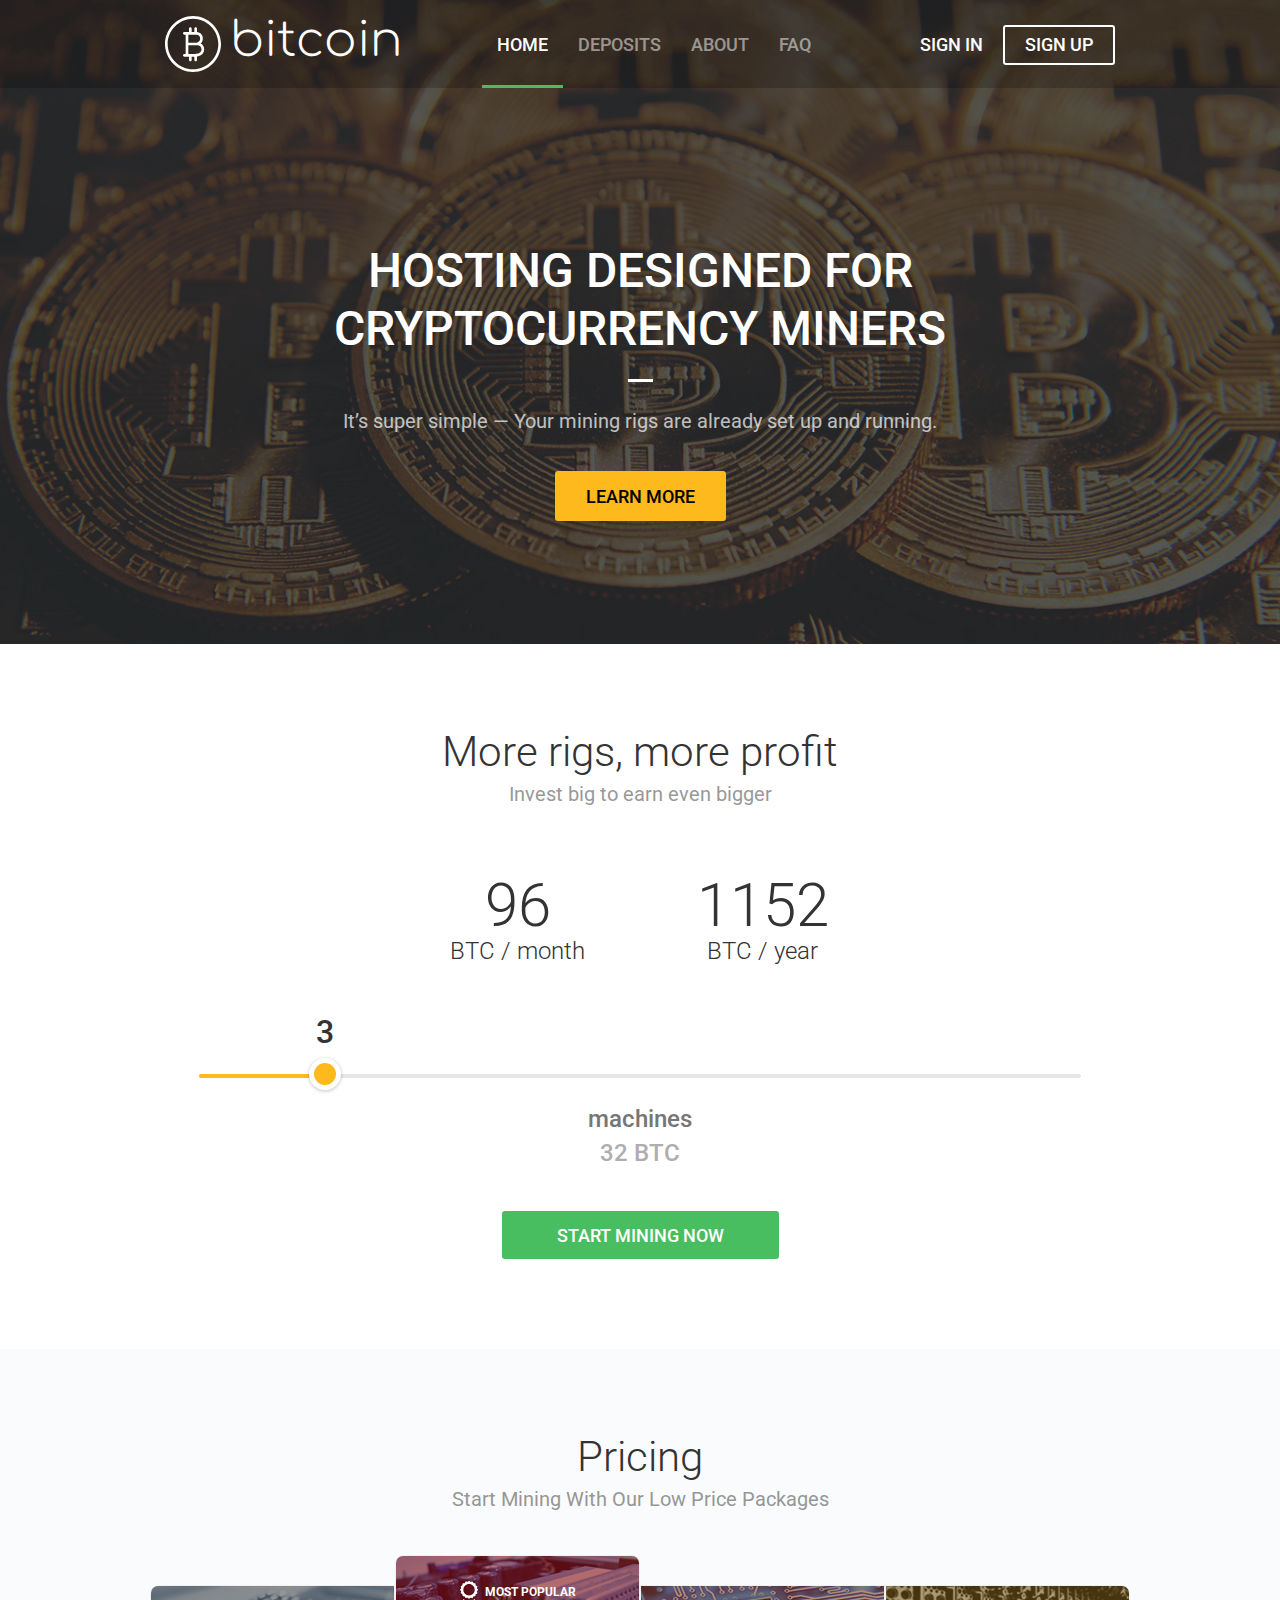
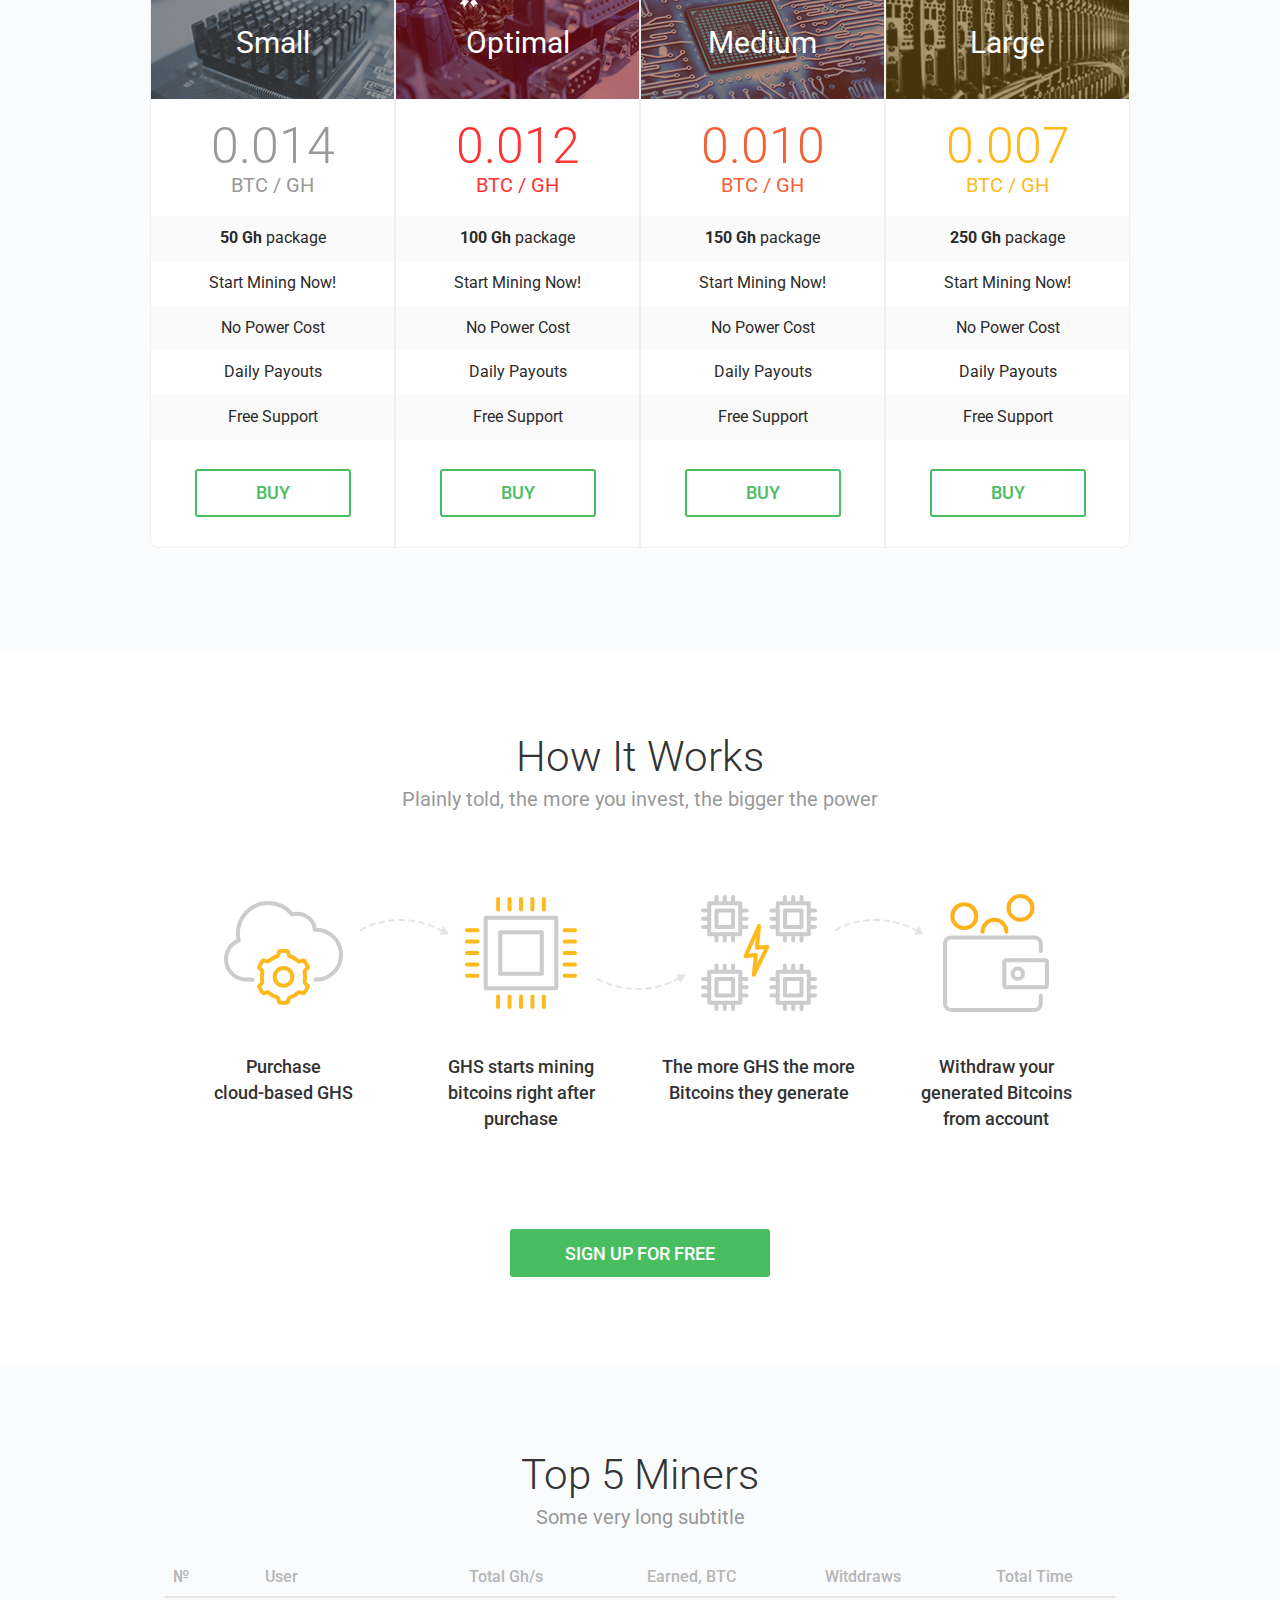
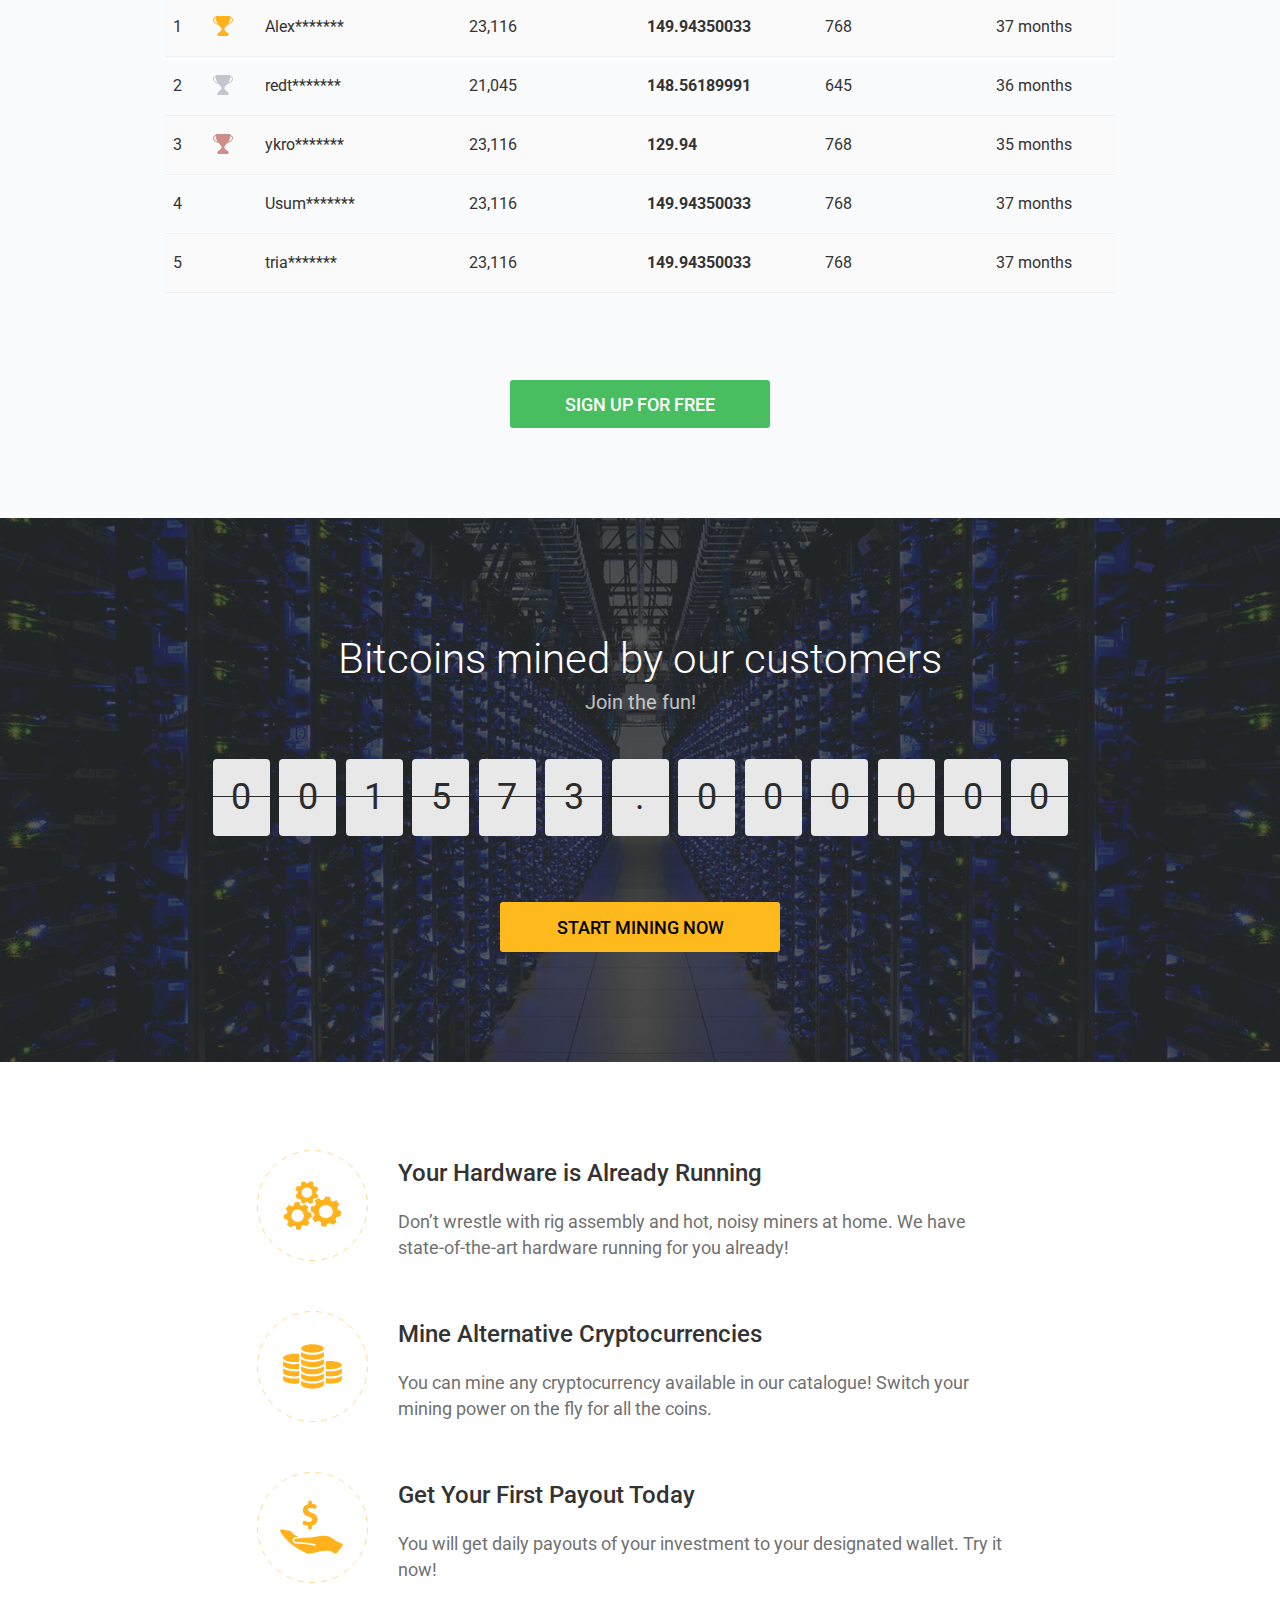
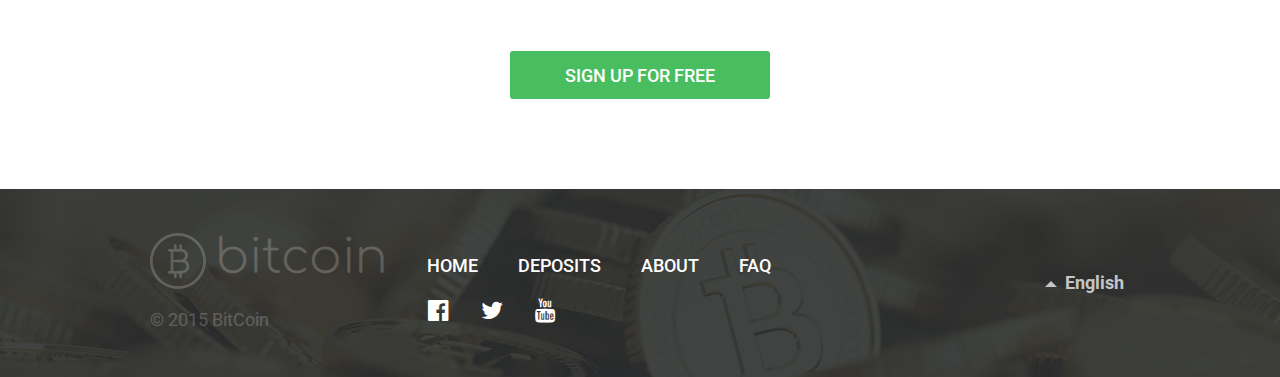
==== index.html @ b09d93ae "+" ====
<!DOCTYPE html>
<html lang="en">
	<head>
		<meta charset="utf-8">
		<meta http-equiv="X-UA-Compatible" content="IE=edge">
		<meta name="viewport" content="width=device-width, initial-scale=1">
		<!-- The above 3 meta tags *must* come first in the head; any other head content must come *after* these tags -->
		<title>Bitcoin</title>

		<!-- Bootstrap -->
		<!-- <link href="css/bootstrap.css" rel="stylesheet"> -->
		<link href="css/bootstrap_1.css" rel="stylesheet">
		<link href="css/main.css" rel="stylesheet">

		<!-- HTML5 shim and Respond.js for IE8 support of HTML5 elements and media queries -->
		<!-- WARNING: Respond.js doesn't work if you view the page via file:// -->
		<!--[if lt IE 9]>
			<script src="https://oss.maxcdn.com/html5shiv/3.7.2/html5shiv.min.js"></script>
			<script src="https://oss.maxcdn.com/respond/1.4.2/respond.min.js"></script>
		<![endif]-->
	</head>
	<body>
		<nav class="navbar navbar-default">
			<div class="container">
				<!-- Brand and toggle get grouped for better mobile display -->
				<div class="navbar-header">
					<button type="button" class="navbar-toggle collapsed" data-toggle="collapse" data-target="#bs-example-navbar-collapse-1" aria-expanded="false">
						<span class="sr-only">Toggle navigation</span>
						<span class="icon-bar"></span>
						<span class="icon-bar"></span>
						<span class="icon-bar"></span>
					</button>
					<a class="navbar-brand" href="#">bitcoin</a>
				</div>

				<!-- Collect the nav links, forms, and other content for toggling -->
				<div class="collapse navbar-collapse" id="bs-example-navbar-collapse-1">
					<ul class="nav navbar-nav">
						<li class="active"><a href="#">home<span class="sr-only">(current)</span></a></li>
						<li><a href="#">deposits</a></li>
						<li><a href="#">about</a></li>
						<li><a href="#">faq</a></li>
					</ul>
					<ul class="nav navbar-nav navbar-right">
						<li><a href="#" class="nav__sign nav__sign_link">Sign IN</a></li>
						<li><a href="#" class="nav__sign nav__sign_btn">Sign UP</a></li>
					</ul>
				</div><!-- /.navbar-collapse -->
			</div><!-- /.container-fluid -->
		</nav>
		<header>
			<div class="hero">
					<div class="hero__statement">
						<h1>Hosting designed for
						<br>cryptocurrency miners</h1>
						<hr>
						<p>It’s super simple — Your mining rigs are already set up and running.</p>
						<a href="" class="btn btn_learn">Learn more</a>
					</div>
			</div>
		</header>
		<section>
			<div class="section">
				<div class="container">
					<div class="title">
						<h2>More rigs, more profit</h2>
						<p>Invest big to earn even bigger</p>
					</div>
					<div class="row">
						<div class="col-md-3 col-md-offset-3">
							<div class="number">
								<h3 id="btc_month">96</h3>
								<p>BTC / month</p>
							</div>
						</div>
						<div class="col-md-3">
							<div class="number">
								<h3 id="btc_year">1152</h3>
								<p>BTC / year</p>
							</div>
						</div>
					</div>
					<div class="row range-slider">
						<div class="range-slider__line range-slider__line_main" data-val-min="1" data-val-max="15" data-val="3"><input type="hidden">
						</div>
						<span>machines</span>
						<p id="btc_val">32 BTC</p>
					</div>
					<a href="" class="btn">Start mining now</a>
				</div>
			</div>
		</section>
		<section>
			<div class="section section_grey section_price">
				<div class="container">
					<div class="title">
						<h2>Pricing</h2>
						<p>Start Mining With Our Low Price Packages</p>
					</div>
					<div class="row row_prices">
						<div class="col-md-3 col-sm-6 col_price">
							<div class="thumbnail thumbnail_first">
								<div class="thumbnail__type" style="background-image: url(img/t_1.png);">Small</div>
								<div class="caption">
									<h3>0.014</h3>
									<p>BTC / GH</p>
									<table class="table table-striped table_price">
										<tbody>
											<tr>
												<td><b>50 Gh</b> package</td>
											</tr>
											<tr>
												<td>Start Mining Now!</td>
											</tr>
											<tr>
												<td>No Power Cost</td>
											</tr>
											<tr>
												<td>Daily Payouts</td>
											</tr>
											<tr>
												<td>Free Support</td>
											</tr>
										</tbody>
									</table>
									<a href="#" class="btn btn_outline">buy</a>
								</div>
							</div>
						</div>
						<div class="col-md-3 col-sm-6 col_price col_price-most">
							<div class="thumbnail thumbnail_most">
								<div class="thumbnail__type" style="background-image: url(img/t_2.png);">Optimal</div>
								<div class="thumbnail__most"><span class="icon icon_most"></span>Most Popular</div>
								<div class="caption caption_o">
									<h3>0.012</h3>
									<p>BTC / GH</p>
									<table class="table table-striped table_price">
										<tbody>
											<tr>
												<td><b>100 Gh</b> package</td>
											</tr>
											<tr>
												<td>Start Mining Now!</td>
											</tr>
											<tr>
												<td>No Power Cost</td>
											</tr>
											<tr>
												<td>Daily Payouts</td>
											</tr>
											<tr>
												<td>Free Support</td>
											</tr>
										</tbody>
									</table>
									<a href="#" class="btn btn_outline">buy</a>
								</div>
							</div>
						</div>
						<div class="col-md-3 col-sm-6 col_price">
							<div class="thumbnail">
								<div class="thumbnail__type" style="background-image: url(img/t_3.png);">Medium</div>
								<div class="caption caption_m">
									<h3>0.010</h3>
									<p>BTC / GH</p>
									<table class="table table-striped table_price">
										<tbody>
											<tr>
												<td><b>150 Gh</b> package</td>
											</tr>
											<tr>
												<td>Start Mining Now!</td>
											</tr>
											<tr>
												<td>No Power Cost</td>
											</tr>
											<tr>
												<td>Daily Payouts</td>
											</tr>
											<tr>
												<td>Free Support</td>
											</tr>
										</tbody>
									</table>
									<a href="#" class="btn btn_outline">buy</a>
								</div>
							</div>
						</div>
						<div class="col-md-3 col-sm-6 col_price col_price-last">
							<div class="thumbnail thumbnail_last">
								<div class="thumbnail__type" style="background-image: url(img/t_4.png);">Large</div>
								<div class="caption caption_l">
									<h3>0.007</h3>
									<p>BTC / GH</p>
									<table class="table table-striped table_price">
										<tbody>
											<tr>
												<td><b>250 Gh</b> package</td>
											</tr>
											<tr>
												<td>Start Mining Now!</td>
											</tr>
											<tr>
												<td>No Power Cost</td>
											</tr>
											<tr>
												<td>Daily Payouts</td>
											</tr>
											<tr>
												<td>Free Support</td>
											</tr>
										</tbody>
									</table>
									<a href="#" class="btn btn_outline">buy</a>
								</div>
							</div>
						</div>
					</div>
				</div>
			</div>
		</section>
		<section>
			<div class="section">
				<div class="container">
					<div class="title">
						<h2>How It Works</h2>
						<p>Plainly told, the more you invest, the bigger the power</p>
					</div>
					<div class="row row_cta">
						<div class="col-md-3 how how_arrow">
							<div class="how__img" style="background-image: url(img/cloud.svg);"></div>
							<div class="how__txt">Purchase
							<br>cloud-based GHS</div>
						</div>
						<div class="col-md-3 how how_arrow how_arrow-flipped">
							<div class="how__img" style="background-image: url(img/ghs.svg);"></div>
							<div class="how__txt">GHS starts mining
							<br>bitcoins right after
							<br>purchase</div>
						</div>
						<div class="col-md-3 how how_arrow">
							<div class="how__img" style="background-image: url(img/ghss.svg);"></div>
							<div class="how__txt">The more GHS the more 
							<br>Bitcoins they generate</div>
						</div>
						<div class="col-md-3 how">
							<div class="how__img" style="background-image: url(img/wallet.svg);"></div>
							<div class="how__txt">Withdraw your
							<br>generated Bitcoins 
							<br>from account</div>
						</div>
					</div>
					<a href="" class="btn">Sign Up for free</a>
				</div>
			</div>
		</section>
		<section>
			<div class="section section_grey">
				<div class="container">
					<div class="title">
						<h2>Top 5 Miners</h2>
						<p>Some very long subtitle</p>
					</div>
					<div class="table-scroll">
						<table class="table table-striped table_miners">
							<thead>
								<tr>
									<td width="92px">№</td>
									<td width="204px">User</td>
									<td width="178px">Total Gh/s</td>
									<td width="178px">Earned, BTC</td>
									<td width="171px">Witddraws</td>
									<td>Total Time</td>
								</tr>
							</thead>
							<tbody>
								<tr>
									<td></td>
									<td>Alex*******</td>
									<td>23,116</td>
									<td><strong>149.94350033</strong></td>
									<td>768</td>
									<td>37 months</td>
								</tr>
								<tr>
									<td></td>
									<td>redt*******</td>
									<td>21,045</td>
									<td><strong>148.56189991</strong></td>
									<td>645</td>
									<td>36 months</td>
								</tr>
								<tr>
									<td></td>
									<td>ykro*******</td>
									<td>23,116</td>
									<td><strong>129.94</strong></td>
									<td>768</td>
									<td>35 months</td>
								</tr>
								<tr>
									<td></td>
									<td>Usum*******</td>
									<td>23,116</td>
									<td><strong>149.94350033</strong></td>
									<td>768</td>
									<td>37 months</td>
								</tr>
								<tr>
									<td></td>
									<td>tria*******</td>
									<td>23,116</td>
									<td><strong>149.94350033</strong></td>
									<td>768</td>
									<td>37 months</td>
								</tr>
							</tbody>
						</table>
					</div>
					<a href="" class="btn">Sign Up for free</a>
				</div>
			</div>
		</section>
		<section>
			<div class="section section_btc">
				<div class="container">
					<div class="title">
						<h2>Bitcoins mined by our customers</h2>
						<p>Join the fun!</p>
					</div>
					<div class="row counter">
						<div class="counter__block">0</div>
						<div class="counter__block">0</div>
						<div class="counter__block">1</div>
						<div class="counter__block">5</div>
						<div class="counter__block">7</div>
						<div class="counter__block">3</div>
						<div class="counter__block">.</div>
						<div class="counter__block">0</div>
						<div class="counter__block">0</div>
						<div class="counter__block">0</div>
						<div class="counter__block">0</div>
						<div class="counter__block">0</div>
						<div class="counter__block counter__block_last">0</div>
					</div>
					<a href="" class="btn btn_learn btn_learn-l">Start mining now</a>
				</div>
			</div>
		</section>
		<section>
			<div class="section section_media">
				<div class="container">
					<div class="medias">
						<div class="media">
							<div class="media-left">
								<img class="media-object" src="img/gears.svg" alt="">
							</div>
							<div class="media-body">
								<h4 class="media-heading">Your Hardware is Already Running</h4>
								<span>Don’t wrestle with rig assembly and hot, noisy miners at home. We have state-of-the-art hardware running for you already!</span>
							</div>
						</div>
						<div class="media">
							<div class="media-left">
								<img class="media-object" src="img/coins.svg" alt="">
							</div>
							<div class="media-body">
								<h4 class="media-heading">Mine Alternative Cryptocurrencies</h4>
								<span>You can mine any cryptocurrency available in our catalogue! Switch your mining power on the fly for all the coins.</span>
							</div>
						</div>
						<div class="media">
							<div class="media-left">
								<img class="media-object" src="img/hand.svg" alt="">
							</div>
							<div class="media-body">
								<h4 class="media-heading">Get Your First Payout Today</h4>
								<span>You will get daily payouts of your investment to your designated wallet. Try it now!</span>
							</div>
						</div>
					</div>
					<a href="" class="btn">Sign Up for free</a>
				</div>
			</div>
		</section>
		<footer>
			<div class="footer">
				<div class="container">
					<div class="row">
						<a class="navbar-brand" href="#">bitcoin</a>
						<div class="row footer__links">
							<ul class="nav nav-pills">
								<li>
									<a href="#">home</a>
								</li>
								<li>
									<a href="">Deposits</a>
								</li>
								<li>
									<a href="">About</a>
								</li>
								<li>
									<a href="">FAQ</a>
								</li>
							</ul>
							<div class="row footer__socials">
								<a href=""><i class="fa fa-facebook-official"></i></a>
								<a href=""><i class="fa fa-twitter"></i></a>
								<a href=""><i class="fa fa-youtube"></i></a>
							</div>
						</div>
					</div>
					<div class="dropup">
						<button class="link" type="button" id="dropdownMenu2" data-toggle="dropdown" aria-haspopup="true" aria-expanded="false">
							<span class="caret"></span>
							English
						</button>
						<ul class="dropdown-menu" aria-labelledby="dropdownMenu2">
							<li><a href="#">English</a></li>
							<li><a href="#">Russian</a></li>
						</ul>
					</div>
					<div class="copyright">© 2015 BitCoin</div>
				</div>
			</div>
		</footer>

		<!-- jQuery (necessary for Bootstrap's JavaScript plugins) -->
		<script src="https://ajax.googleapis.com/ajax/libs/jquery/1.11.3/jquery.min.js"></script>
		<!-- Include all compiled plugins (below), or include individual files as needed -->
	<script src="js/jquery-1.11.1.min.js"></script>
	<script src="js/jquery-ui.min.js"></script>
		<script src="js/bootstrap.js"></script>
	</body>
</html>
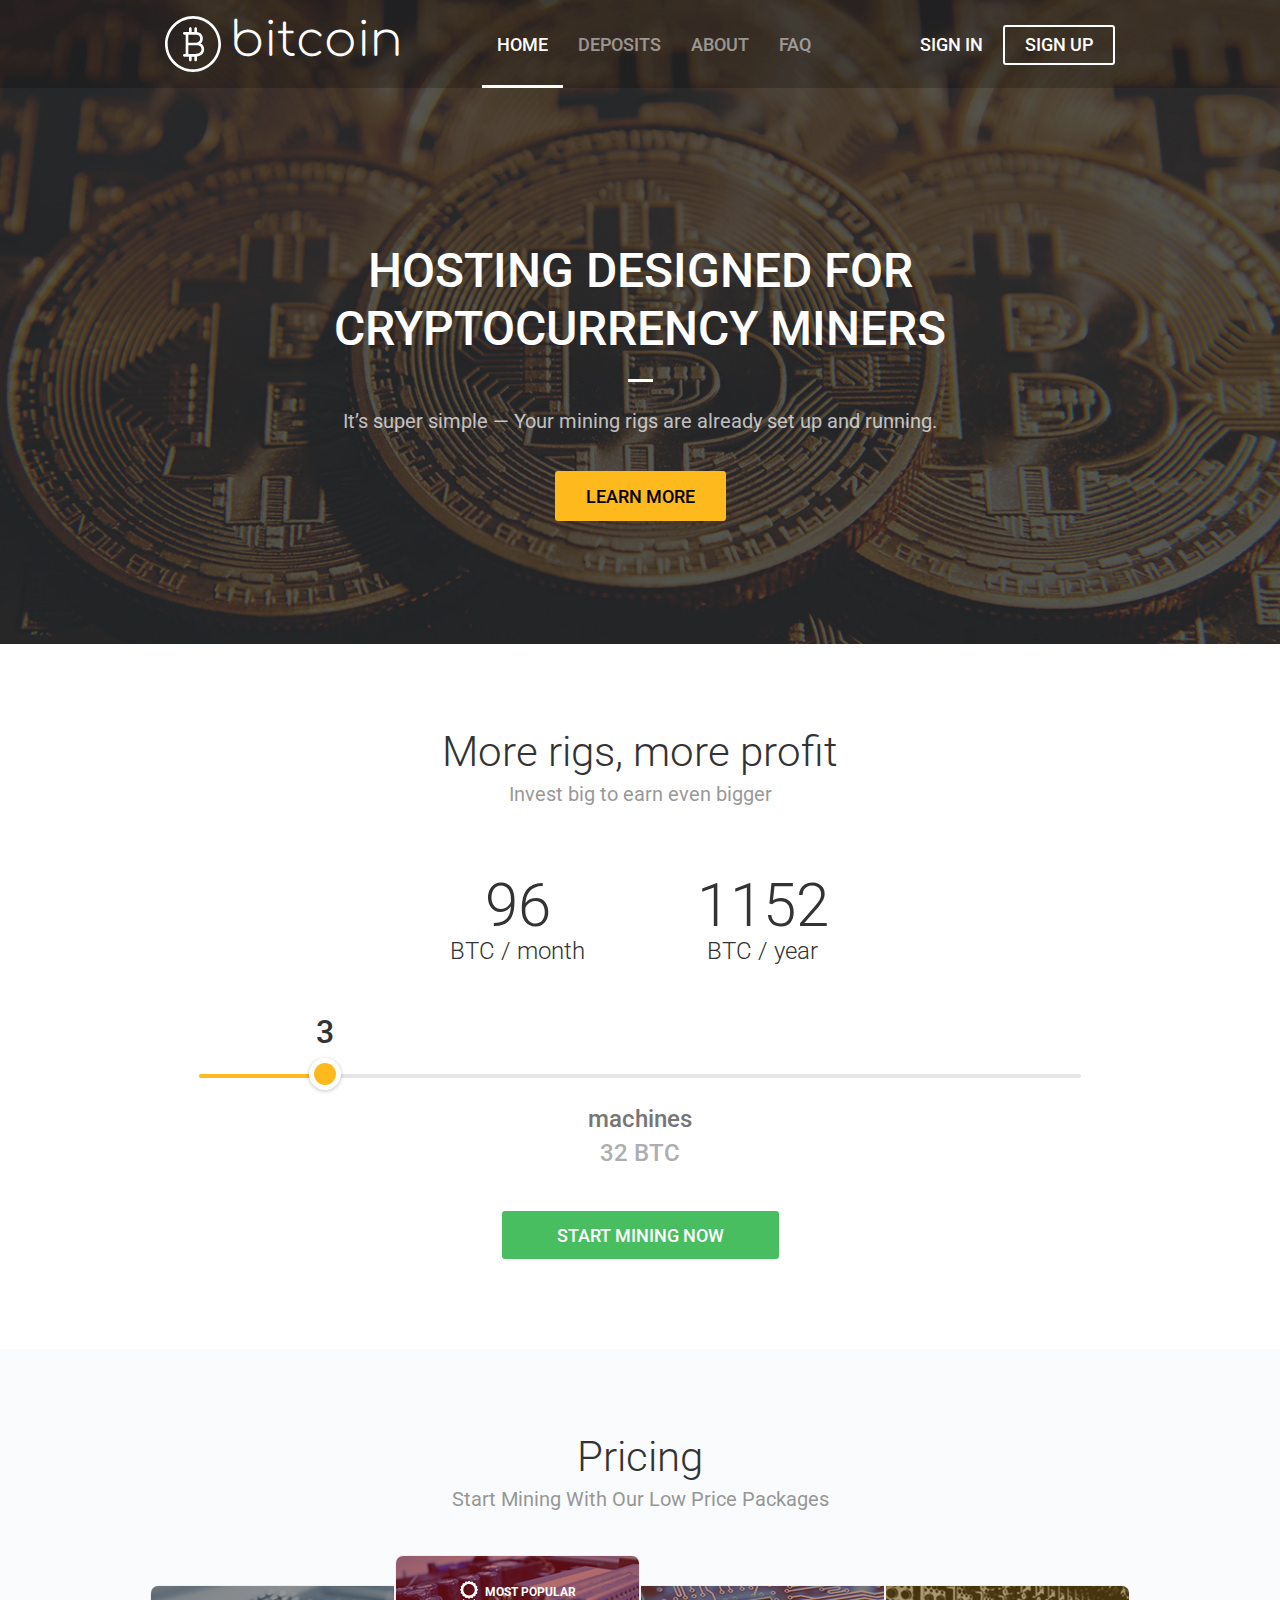
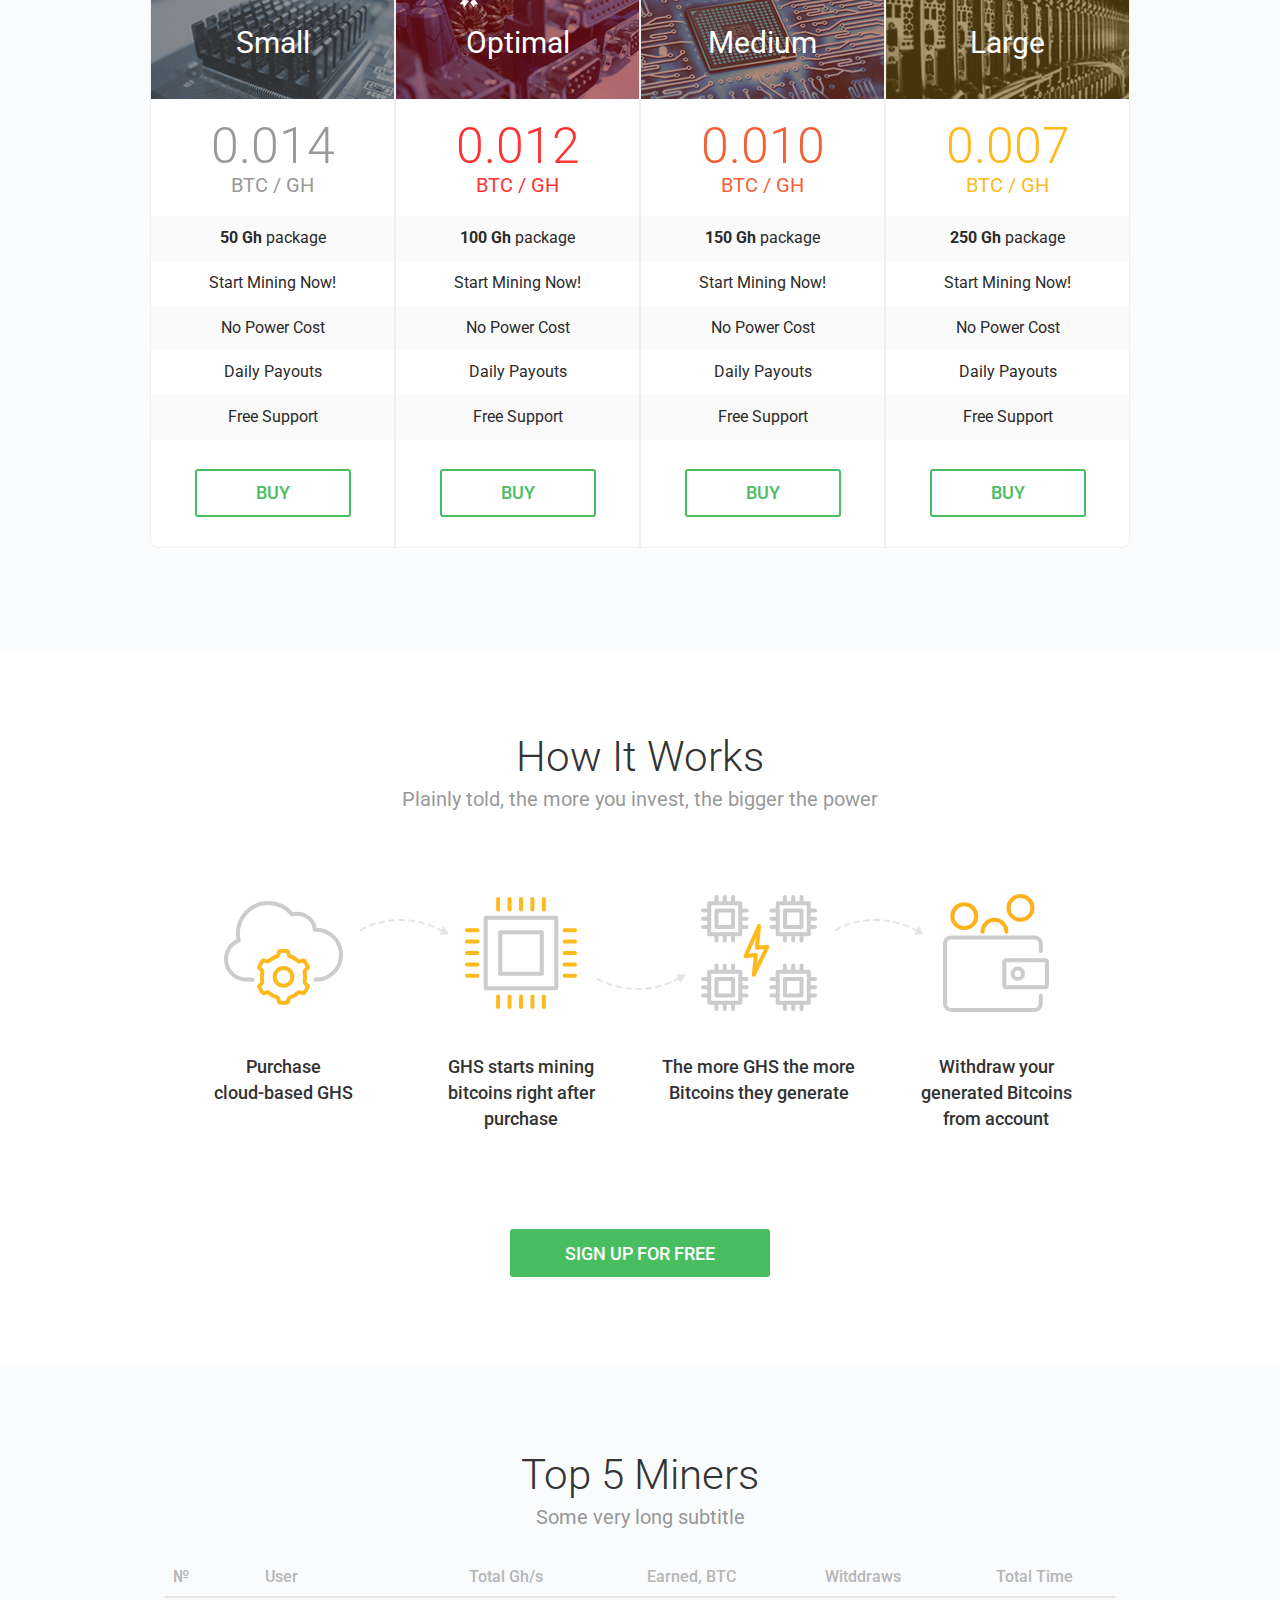
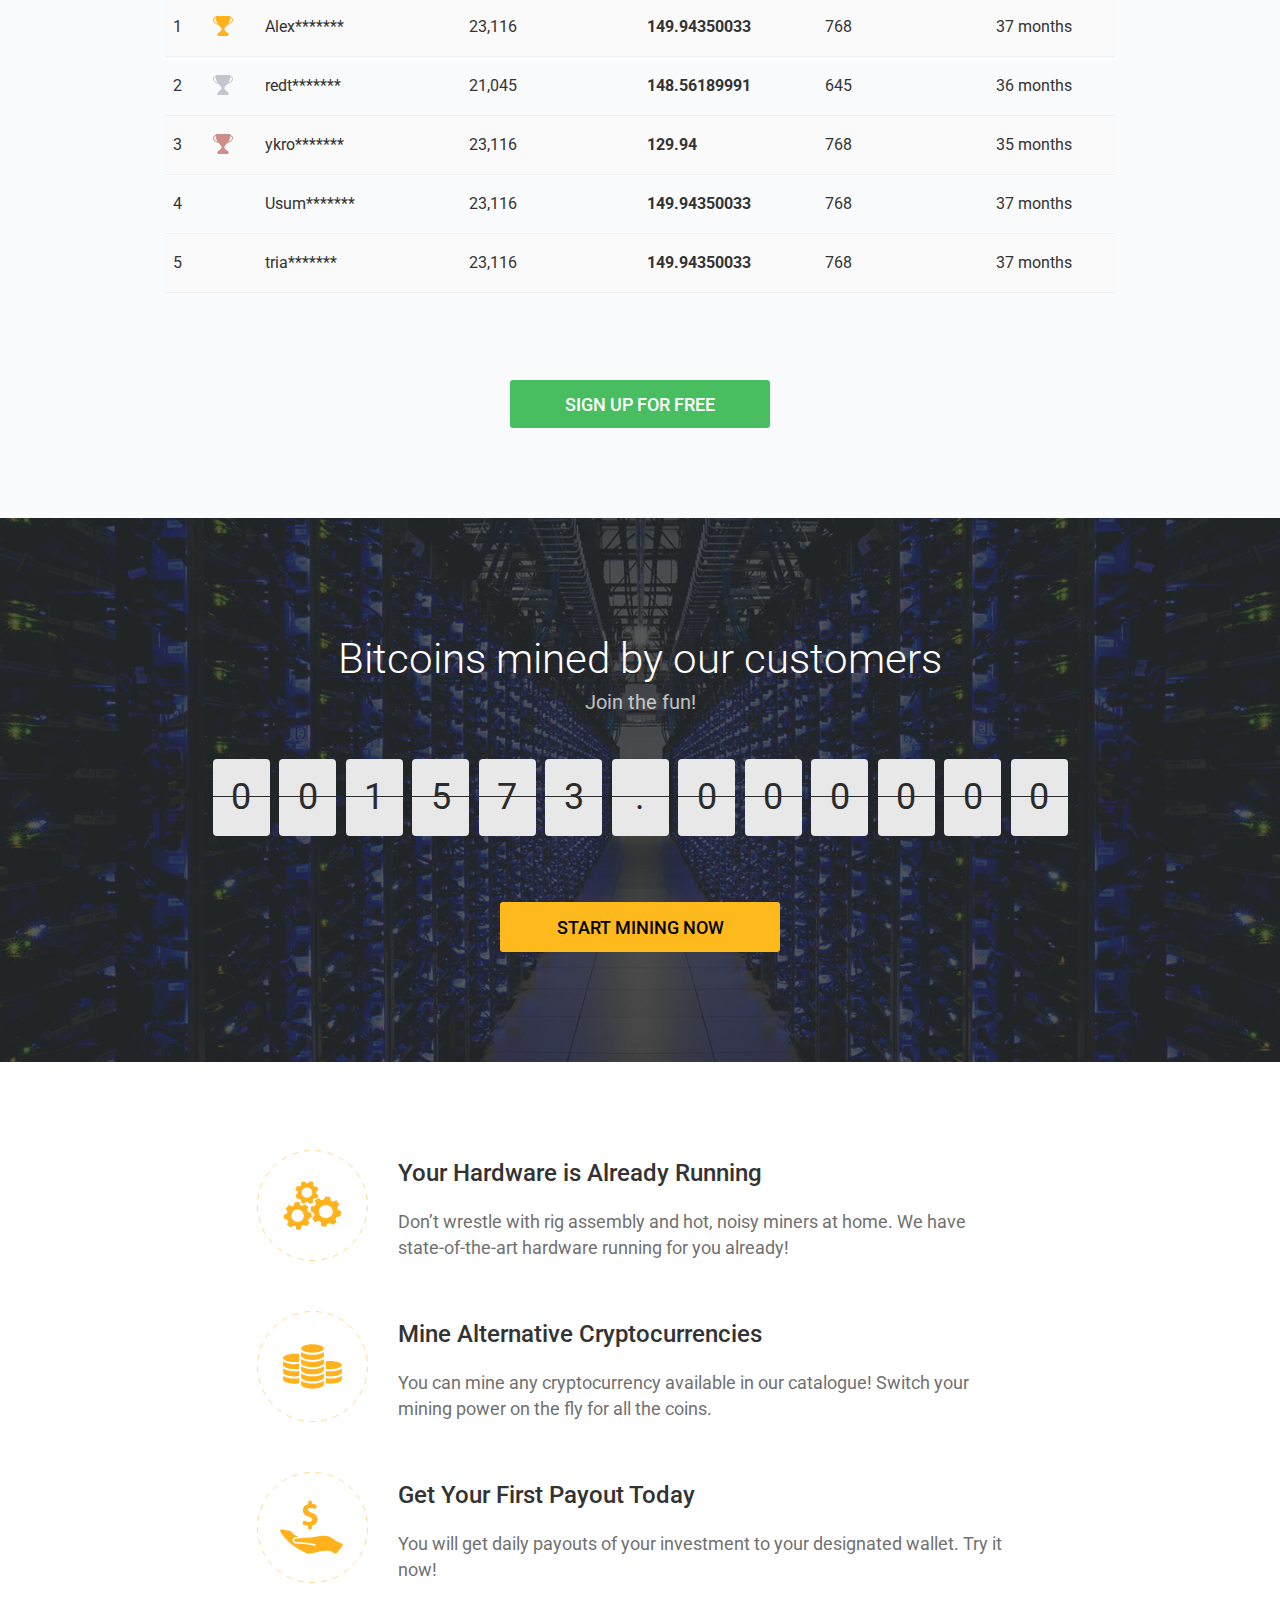
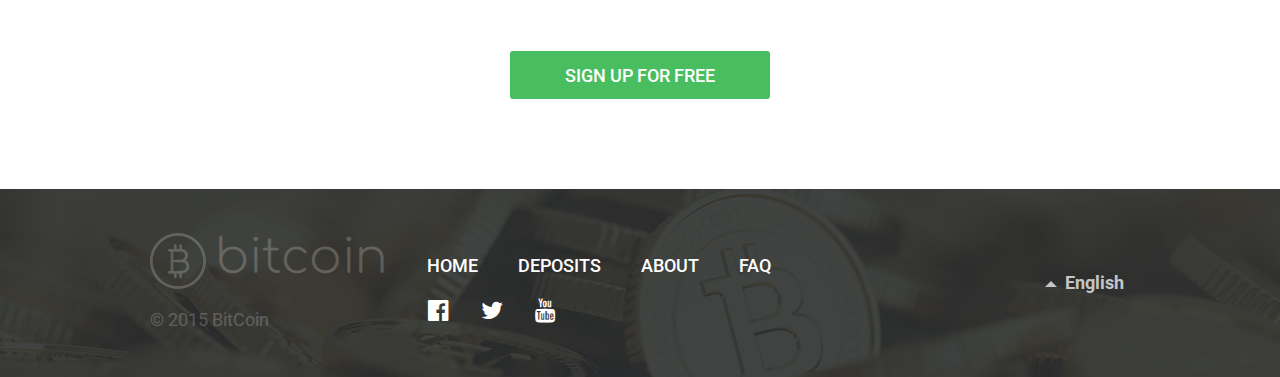
==== commit 3a94fe82: "+" ====
--- a/index.html
+++ b/index.html
@@ -30,16 +30,16 @@
 						<span class="icon-bar"></span>
 						<span class="icon-bar"></span>
 					</button>
-					<a class="navbar-brand" href="#">bitcoin</a>
+					<a class="navbar-brand" href="index.html">bitcoin</a>
 				</div>
 
 				<!-- Collect the nav links, forms, and other content for toggling -->
 				<div class="collapse navbar-collapse" id="bs-example-navbar-collapse-1">
 					<ul class="nav navbar-nav">
-						<li class="active"><a href="#">home<span class="sr-only">(current)</span></a></li>
-						<li><a href="#">deposits</a></li>
-						<li><a href="#">about</a></li>
-						<li><a href="#">faq</a></li>
+						<li class="active"><a href="index.html">home<span class="sr-only">(current)</span></a></li>
+						<li><a href="02_deposits.html">deposits</a></li>
+						<li><a href="03_about.html">about</a></li>
+						<li><a href="04_faq.html">faq</a></li>
 					</ul>
 					<ul class="nav navbar-nav navbar-right">
 						<li><a href="#" class="nav__sign nav__sign_link">Sign IN</a></li>
@@ -387,7 +387,7 @@
 			<div class="footer">
 				<div class="container">
 					<div class="row">
-						<a class="navbar-brand" href="#">bitcoin</a>
+						<a class="navbar-brand" href="index.html">bitcoin</a>
 						<div class="row footer__links">
 							<ul class="nav nav-pills">
 								<li>
